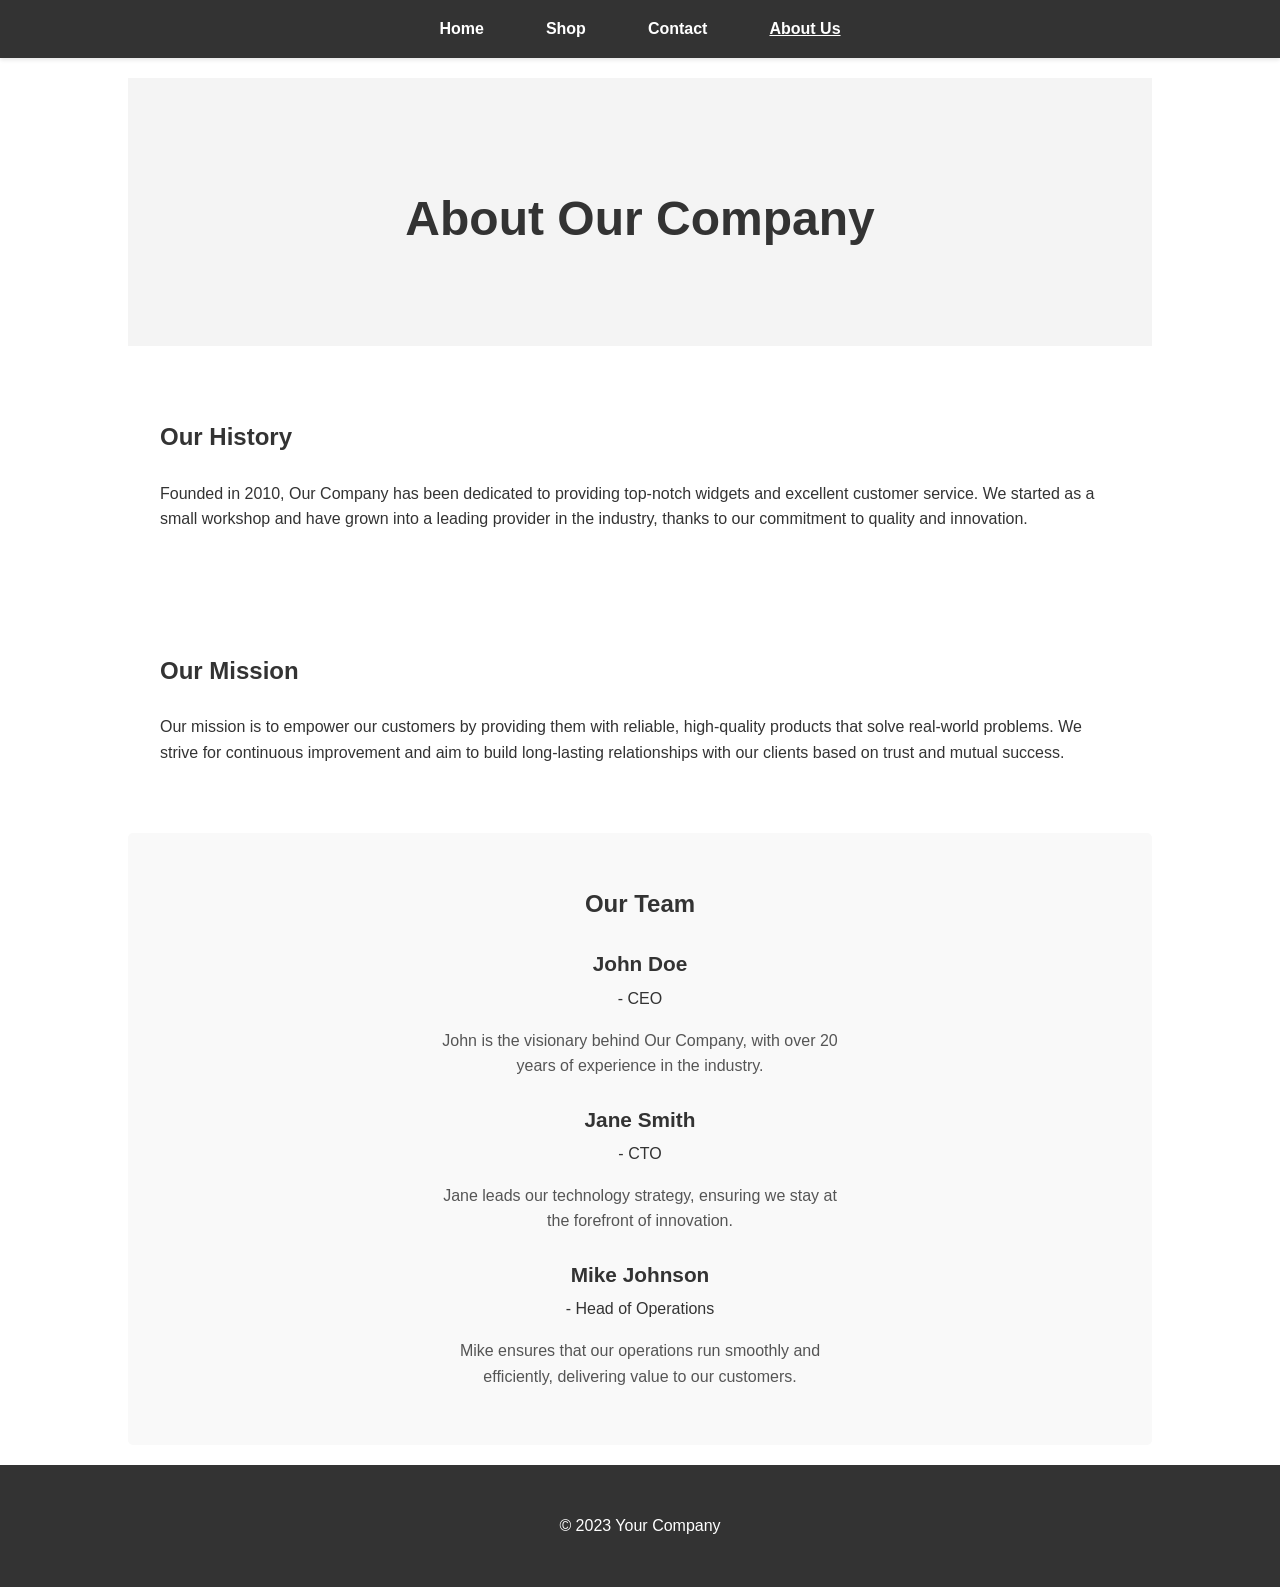
==== about.html @ a2df2d11 "Add Shop, Contact, and About Us pages and consolidate styles. This commit introduces the following: " ====
<!DOCTYPE html>
<html lang="en">
<head>
    <meta charset="UTF-8">
    <meta name="viewport" content="width=device-width, initial-scale=1.0">
    <title>About Us - My Website</title>
    <link rel="stylesheet" href="style.css">
</head>
<body>
    <nav>
        <ul>
            <li><a href="index.html">Home</a></li>
            <li><a href="shop.html">Shop</a></li>
            <li><a href="contact.html">Contact</a></li>
            <li><a href="about.html" class="active">About Us</a></li>
        </ul>
    </nav>

    <main>
        <section class="hero"> <!-- Re-using hero for consistent headline styling -->
            <h1>About Our Company</h1>
        </section>

        <section>
            <h2>Our History</h2>
            <p>Founded in 2010, Our Company has been dedicated to providing top-notch widgets and excellent customer service. We started as a small workshop and have grown into a leading provider in the industry, thanks to our commitment to quality and innovation.</p>
        </section>

        <section>
            <h2>Our Mission</h2>
            <p>Our mission is to empower our customers by providing them with reliable, high-quality products that solve real-world problems. We strive for continuous improvement and aim to build long-lasting relationships with our clients based on trust and mutual success.</p>
        </section>

        <section class="team-section">
            <h2>Our Team</h2>
            <div class="team-member">
                <p><b>John Doe</b> - CEO</p>
                <p>John is the visionary behind Our Company, with over 20 years of experience in the industry.</p>
            </div>
            <div class="team-member">
                <p><b>Jane Smith</b> - CTO</p>
                <p>Jane leads our technology strategy, ensuring we stay at the forefront of innovation.</p>
            </div>
            <div class="team-member">
                <p><b>Mike Johnson</b> - Head of Operations</p>
                <p>Mike ensures that our operations run smoothly and efficiently, delivering value to our customers.</p>
            </div>
        </section>
    </main>

    <footer>
        <p>&copy; 2023 Your Company</p>
    </footer>
</body>
</html>
---- style.css ----
/* Global / Basic Styling */
body {
    font-family: 'Arial', sans-serif;
    margin: 0;
    line-height: 1.6;
    color: #333;
}

/* Navigation Bar */
nav {
    background-color: #333;
    color: white;
    padding: 1em 0;
    box-shadow: 0 2px 4px rgba(0,0,0,0.1);
}

nav ul {
    list-style-type: none;
    padding: 0;
    margin: 0 auto;
    display: flex;
    justify-content: center;
    max-width: 960px;
}

nav ul li {
    margin: 0 15px;
}

nav ul li a {
    text-decoration: none;
    color: white;
    font-weight: bold;
    padding: 0.5em 1em;
    border-radius: 4px;
    transition: background-color 0.3s ease;
}

nav ul li a:hover {
    background-color: #555;
}

nav ul li a.active { /* Style for active nav link */
    font-weight: bold;
    text-decoration: underline;
    /* Example: Or use a different background or color if preferred */
    /* background-color: #007bff; */
    /* color: #fff; */
}

/* Hero Section (Used on multiple pages for main headlines) */
.hero {
    background-color: #f4f4f4;
    padding: 4em 2em;
    text-align: center;
}

.hero h1 {
    font-size: 3em;
    margin-bottom: 0.5em;
    color: #333;
}

.hero p { /* Specific to index.html hero */
    font-size: 1.2em;
    margin-bottom: 1.5em;
    color: #555;
}

.hero button { /* Specific to index.html hero button */
    padding: 0.8em 2em;
    background-color: #007bff;
    color: white;
    border: none;
    cursor: pointer;
    font-size: 1em;
    border-radius: 5px;
    transition: background-color 0.3s ease;
}

.hero button:hover { /* Specific to index.html hero button */
    background-color: #0056b3;
}

/* Generic Content Sections */
section { /* Basic styling for content sections */
    padding: 2em;
    margin: 20px auto;
    max-width: 960px;
}

section h2 { /* Styling for subheadings within sections */
    color: #333;
    margin-bottom: 1em;
}

/* Shop Page Specific Styles */
.products {
    display: flex;
    flex-wrap: wrap;
    justify-content: space-around;
    padding: 1em 0; /* Adjusted padding as section already has padding */
}

.product-item {
    border: 1px solid #ddd;
    border-radius: 5px;
    padding: 1em;
    margin: 1em;
    width: calc(33.333% - 2em); /* 3 items per row, accounts for margin */
    min-width: 250px; /* Minimum width before wrapping */
    box-shadow: 0 2px 5px rgba(0,0,0,0.1);
    text-align: center;
    background-color: #fff;
}

.product-item .img_placeholder { /* Renamed from product-item img_placeholder for clarity */
    width: 100%;
    max-width: 200px;
    height: 150px;
    background-color: #eee;
    text-align: center;
    line-height: 150px; /* Vertically center text if any */
    margin: 0 auto 1em auto; /* Center the placeholder */
    display: block; /* Ensure it behaves as a block for centering */
}

.product-item h3 {
    font-size: 1.5em;
    margin-bottom: 0.5em;
    color: #333;
}

.product-item p { /* Used for price */
    font-size: 1.2em;
    color: #555; /* Slightly lighter than h3 */
    margin-bottom: 1em;
}

.product-item button {
    padding: 0.5em 1.5em;
    background-color: #28a745; /* Green for "Add to Cart" */
    color: white;
    border: none;
    cursor: pointer;
    font-size: 1em;
    border-radius: 5px;
    transition: background-color 0.3s ease;
}

.product-item button:hover {
    background-color: #218838; /* Darker green on hover */
}

/* Contact Page Specific Styles */
.contact-form {
    max-width: 600px;
    margin: 0 auto 20px auto; /* section already has top/bottom margin */
    padding: 2em;
    border: 1px solid #ddd;
    border-radius: 5px;
    box-shadow: 0 2px 5px rgba(0,0,0,0.1);
    background-color: #fff;
}

.contact-form label {
    display: block;
    margin-bottom: 0.5em;
    font-weight: bold;
    color: #333;
}

.contact-form input[type="text"],
.contact-form input[type="email"],
.contact-form textarea {
    width: 100%;
    padding: 0.8em;
    margin-bottom: 1em;
    border: 1px solid #ccc;
    border-radius: 4px;
    box-sizing: border-box;
    font-family: inherit; /* Ensure form elements inherit body font */
    font-size: 1em;
}

.contact-form textarea {
    min-height: 150px;
    resize: vertical; /* Allow vertical resizing */
}

.contact-form button[type="submit"] {
    padding: 0.8em 2em;
    background-color: #007bff;
    color: white;
    border: none;
    cursor: pointer;
    font-size: 1em;
    border-radius: 5px;
    transition: background-color 0.3s ease;
}

.contact-form button[type="submit"]:hover {
    background-color: #0056b3;
}

.contact-info {
    text-align: center;
    margin-top: 0; /* section provides margin */
    padding: 1em 0; /* Adjusted padding */
}

.contact-info h2 { /* Already styled by generic section h2 */
    margin-bottom: 0.5em;
}

.contact-info p {
    font-size: 1.1em;
    line-height: 1.8;
    color: #555;
}

/* About Page Specific Styles */
.team-section {
    margin-top: 0; /* section provides margin */
    padding: 2em;
    background-color: #f9f9f9;
    border-radius: 5px;
}

.team-section h2 { /* Already styled by generic section h2, but can be overridden if needed */
    text-align: center;
    margin-bottom: 1em;
}

.team-member {
    text-align: center;
    margin-bottom: 1.5em; /* Increased margin for better separation */
}

.team-member b { /* For team member name */
    display: block;
    font-size: 1.3em; /* Slightly larger name */
    color: #333;
    margin-bottom: 0.25em;
}

.team-member p:last-child { /* For team member description */
    font-size: 1em;
    color: #555;
    max-width: 400px; /* Prevent description from being too wide */
    margin-left: auto;
    margin-right: auto;
}


/* Footer */
footer {
    background-color: #333;
    color: white;
    text-align: center;
    padding: 2em 0;
    /* position: relative; */ /* Removed as it wasn't strictly necessary for sticky footer and might cause issues */
    /* bottom: 0; */ /* Removed */
    width: 100%;
    margin-top: auto; /* Helps push footer down if content is short, works with flex body */
}

/* Utility for body to help push footer down if content is short */
/* This would require body to be display: flex; flex-direction: column; min-height: 100vh; */
/* For now, keeping it simple as it's not explicitly requested */
/* body { display: flex; flex-direction: column; min-height: 100vh; } */
/* main { flex-grow: 1; } */
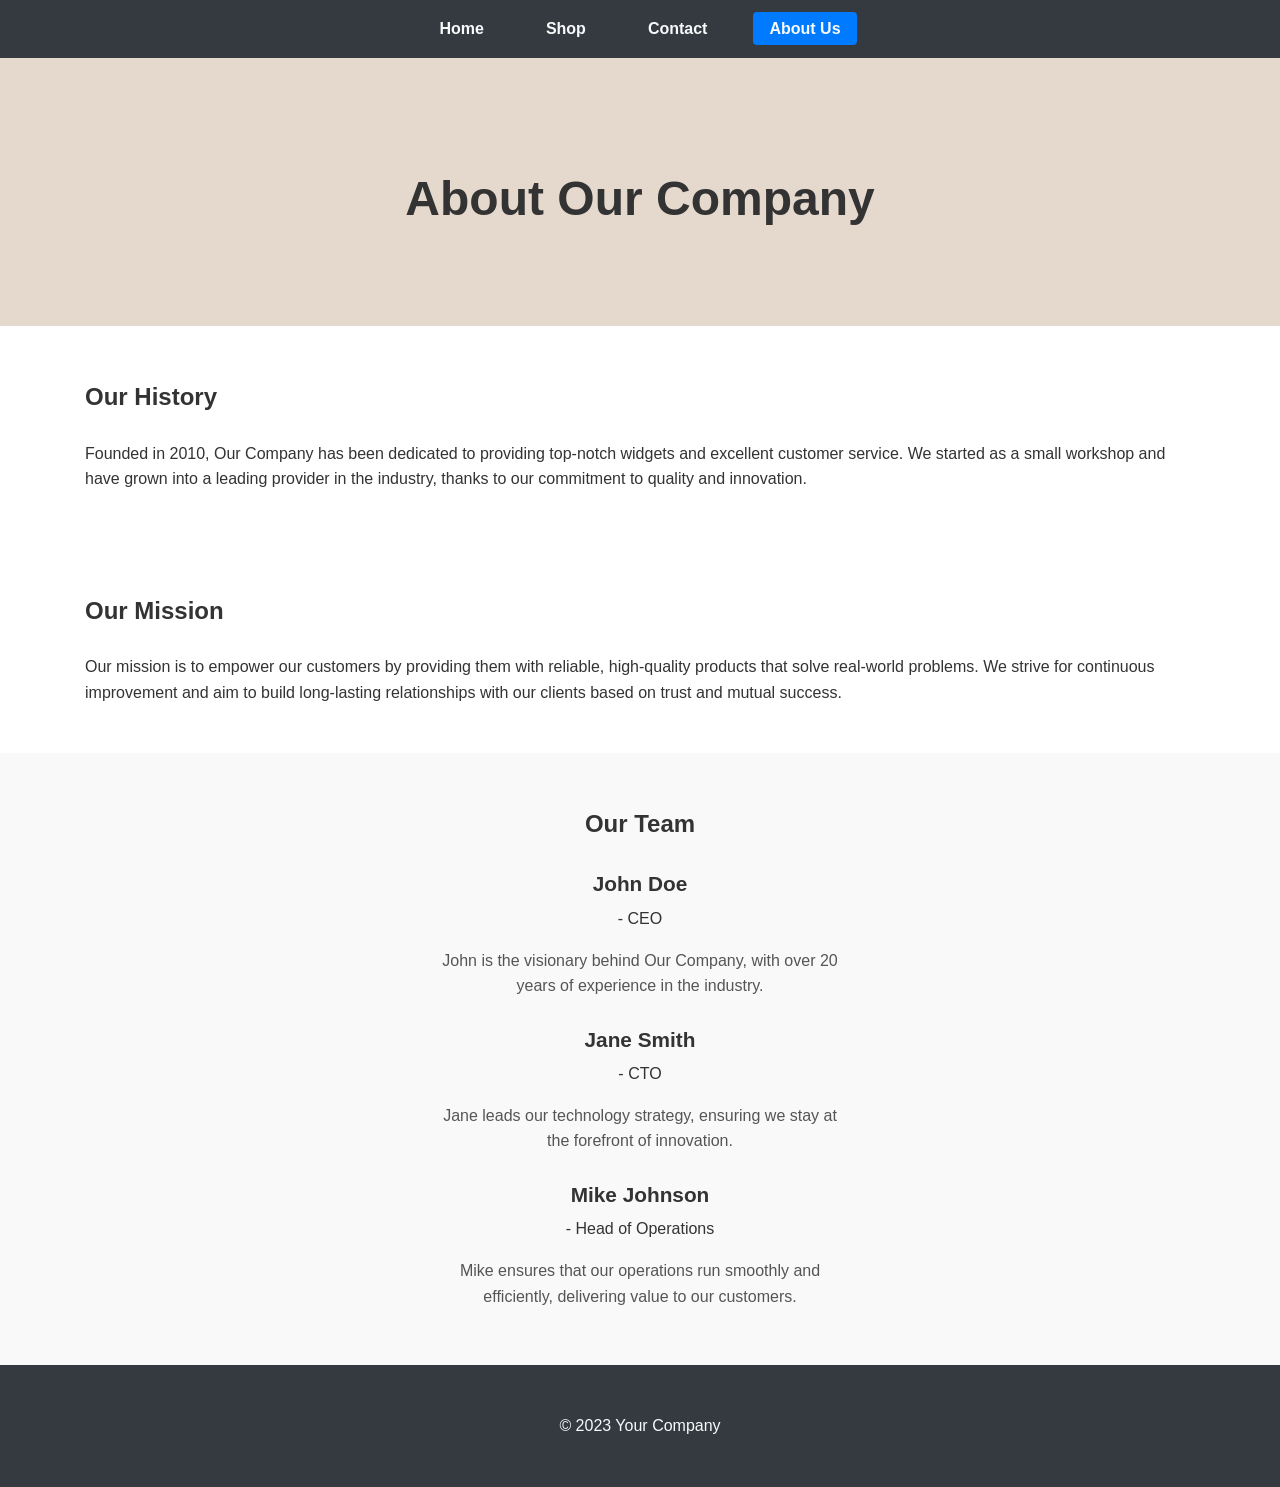
==== commit 035596fb: "Center content within full-width sections for improved readability. This commit introduces a `.conte" ====
--- a/about.html
+++ b/about.html
@@ -18,32 +18,40 @@
 
     <main>
         <section class="hero"> <!-- Re-using hero for consistent headline styling -->
-            <h1>About Our Company</h1>
+            <div class="content-wrapper">
+                <h1>About Our Company</h1>
+            </div>
         </section>
 
         <section>
-            <h2>Our History</h2>
-            <p>Founded in 2010, Our Company has been dedicated to providing top-notch widgets and excellent customer service. We started as a small workshop and have grown into a leading provider in the industry, thanks to our commitment to quality and innovation.</p>
+            <div class="content-wrapper">
+                <h2>Our History</h2>
+                <p>Founded in 2010, Our Company has been dedicated to providing top-notch widgets and excellent customer service. We started as a small workshop and have grown into a leading provider in the industry, thanks to our commitment to quality and innovation.</p>
+            </div>
         </section>
 
         <section>
-            <h2>Our Mission</h2>
-            <p>Our mission is to empower our customers by providing them with reliable, high-quality products that solve real-world problems. We strive for continuous improvement and aim to build long-lasting relationships with our clients based on trust and mutual success.</p>
+            <div class="content-wrapper">
+                <h2>Our Mission</h2>
+                <p>Our mission is to empower our customers by providing them with reliable, high-quality products that solve real-world problems. We strive for continuous improvement and aim to build long-lasting relationships with our clients based on trust and mutual success.</p>
+            </div>
         </section>
 
         <section class="team-section">
-            <h2>Our Team</h2>
-            <div class="team-member">
-                <p><b>John Doe</b> - CEO</p>
-                <p>John is the visionary behind Our Company, with over 20 years of experience in the industry.</p>
-            </div>
-            <div class="team-member">
-                <p><b>Jane Smith</b> - CTO</p>
-                <p>Jane leads our technology strategy, ensuring we stay at the forefront of innovation.</p>
-            </div>
-            <div class="team-member">
-                <p><b>Mike Johnson</b> - Head of Operations</p>
-                <p>Mike ensures that our operations run smoothly and efficiently, delivering value to our customers.</p>
+            <div class="content-wrapper">
+                <h2>Our Team</h2>
+                <div class="team-member">
+                    <p><b>John Doe</b> - CEO</p>
+                    <p>John is the visionary behind Our Company, with over 20 years of experience in the industry.</p>
+                </div>
+                <div class="team-member">
+                    <p><b>Jane Smith</b> - CTO</p>
+                    <p>Jane leads our technology strategy, ensuring we stay at the forefront of innovation.</p>
+                </div>
+                <div class="team-member">
+                    <p><b>Mike Johnson</b> - Head of Operations</p>
+                    <p>Mike ensures that our operations run smoothly and efficiently, delivering value to our customers.</p>
+                </div>
             </div>
         </section>
     </main>
--- a/style.css
+++ b/style.css
@@ -1,26 +1,76 @@
 /* Global / Basic Styling */
 body {
-    font-family: 'Arial', sans-serif;
+    font-family: 'Open Sans', 'Lato', sans-serif; /* Updated font */
     margin: 0;
     line-height: 1.6;
-    color: #333;
-}
+    background-color: #f4f4f4; /* Updated background color */
+    color: #333333; /* Updated default text color */
+}
+
+/* Headings */
+h1, h2, h3, h4, h5, h6 {
+    font-family: 'Montserrat', sans-serif; /* Updated heading font */
+    color: #333333; /* Ensure headings also use the dark gray, can be more specific if needed */
+}
+
+/* Utility Classes / Layout Helpers */
+.content-wrapper {
+    max-width: 1140px; /* A common width for content, can be adjusted */
+    margin-left: auto;
+    margin-right: auto;
+    padding-left: 15px; /* For spacing from the edges of this container */
+    padding-right: 15px; /* For spacing from the edges of this container */
+    width: 100%; /* Ensures it takes up available width up to max-width */
+    box-sizing: border-box; /* Includes padding and border in the element's total width and height */
+}
+
+/* Links */
+a {
+    color: #007bff; /* Primary/accent color for links */
+    text-decoration: none; /* Remove underline by default */
+}
+
+a:hover {
+    text-decoration: underline; /* Add underline on hover */
+}
+
+/* Buttons - General Styling */
+button,
+input[type="submit"], /* Apply to form submit buttons as well */
+.button-link /* Class for anchor tags styled as buttons */ {
+    background-color: #007bff; /* Primary/accent color */
+    color: #ffffff; /* White text */
+    padding: 10px 15px; /* Updated padding */
+    border: none; /* No border */
+    border-radius: 5px; /* Rounded corners */
+    cursor: pointer;
+    font-size: 1em; /* Consistent font size */
+    font-family: 'Open Sans', 'Lato', sans-serif; /* Match body font */
+    transition: background-color 0.3s ease;
+}
+
+button:hover,
+input[type="submit"]:hover,
+.button-link:hover {
+    background-color: #0056b3; /* Darker shade on hover */
+}
+
 
 /* Navigation Bar */
 nav {
-    background-color: #333;
-    color: white;
-    padding: 1em 0;
+    background-color: #343a40; /* Dark gray/charcoal background */
+    padding: 1em 0; /* Vertical padding, horizontal padding removed for full-width effect */
     box-shadow: 0 2px 4px rgba(0,0,0,0.1);
 }
 
+/* Navigation content remains centered */
 nav ul {
     list-style-type: none;
     padding: 0;
-    margin: 0 auto;
+    margin: 0 auto; /* This centers the ul within the full-width nav */
     display: flex;
     justify-content: center;
-    max-width: 960px;
+    max-width: 960px; /* Content within nav is constrained */
 }
 
 nav ul li {
@@ -29,187 +79,266 @@
 
 nav ul li a {
     text-decoration: none;
-    color: white;
+    color: #f8f9fa;
     font-weight: bold;
     padding: 0.5em 1em;
     border-radius: 4px;
-    transition: background-color 0.3s ease;
+    transition: background-color 0.3s ease, color 0.3s ease;
 }
 
 nav ul li a:hover {
     background-color: #555;
-}
-
-nav ul li a.active { /* Style for active nav link */
+    text-decoration: none;
+    color: #ffffff;
+}
+
+nav ul li a.active {
+    background-color: #007bff;
+    color: #f8f9fa;
     font-weight: bold;
-    text-decoration: underline;
-    /* Example: Or use a different background or color if preferred */
-    /* background-color: #007bff; */
-    /* color: #fff; */
-}
-
-/* Hero Section (Used on multiple pages for main headlines) */
-.hero {
-    background-color: #f4f4f4;
-    padding: 4em 2em;
-    text-align: center;
-}
-
+}
+
+/* Hero Section Styling */
+.hero { /* General class for hero sections on other pages if any */
+    background-color: #E5D9CE;
+    text-align: center; /* Default for other hero sections (shop, contact, about) */
+}
+
+/* Specific styling for the hero section on the homepage */
+#home-hero-section {
+    text-align: left; /* Override general .hero text-align: center */
+    padding-left: 4em;
+    padding-right: 2em;
+    padding-top: 5.2em;
+    padding-bottom: 5.2em;
+}
+
+#home-hero-section h1,
+#home-hero-section p {
+    text-align: left;
+}
+
+#home-hero-section .hero-buttons {
+    margin-top: 20px;
+    text-align: left;
+}
+
+/* General .hero h1 and .hero p styling */
 .hero h1 {
     font-size: 3em;
     margin-bottom: 0.5em;
-    color: #333;
-}
-
-.hero p { /* Specific to index.html hero */
+    color: #333333;
+}
+
+/* Center H1s in hero sections that are NOT the homepage hero (shop, contact, about) */
+/* This relies on .hero having text-align:center and .content-wrapper not overriding it for block children like h1 */
+/* Forcing H1 itself to be centered if it's a block: */
+.hero .content-wrapper h1 {
+    text-align: center;
+}
+/* Ensure #home-hero-section h1 remains left-aligned due to higher specificity */
+#home-hero-section h1 {
+    text-align: left;
+}
+
+
+.hero p { /* This applies to the <p> in #home-hero-section only, as other .hero sections don't have <p> */
     font-size: 1.2em;
     margin-bottom: 1.5em;
-    color: #555;
-}
-
-.hero button { /* Specific to index.html hero button */
-    padding: 0.8em 2em;
-    background-color: #007bff;
-    color: white;
-    border: none;
-    cursor: pointer;
+    color: #555555;
+}
+
+.hero-button {
+    padding: 12px 24px;
+    margin: 0 10px 0 0;
+    text-decoration: none;
+    display: inline-block;
+    border-radius: 5px;
+    font-weight: bold;
+    font-family: 'Open Sans', 'Lato', sans-serif;
     font-size: 1em;
-    border-radius: 5px;
-    transition: background-color 0.3s ease;
-}
-
-.hero button:hover { /* Specific to index.html hero button */
-    background-color: #0056b3;
-}
-
-/* Generic Content Sections */
-section { /* Basic styling for content sections */
-    padding: 2em;
-    margin: 20px auto;
-    max-width: 960px;
-}
-
-section h2 { /* Styling for subheadings within sections */
-    color: #333;
+    transition: background-color 0.3s ease, color 0.3s ease, border-color 0.3s ease;
+    border: 2px solid transparent;
+}
+
+#home-hero-section .hero-button:first-child {
+    margin-left: 0;
+}
+
+
+.hero-button.primary {
+    background-color: #915930;
+    color: #ffffff;
+    border-color: #915930;
+}
+
+.hero-button.primary:hover {
+    background-color: #7a4a27;
+    color: #ffffff;
+    border-color: #7a4a27;
+    text-decoration: none;
+}
+
+.hero-button.secondary {
+    background-color: #ffffff;
+    color: #915930;
+    border: 2px solid #915930;
+}
+
+.hero-button.secondary:hover {
+    background-color: #f8f9fa;
+    color: #7a4a27;
+    border-color: #7a4a27;
+    text-decoration: none;
+}
+
+
+/* Generic Content Sections - MODIFIED FOR FULL WIDTH & NO VERTICAL MARGINS */
+section {
+    padding-top: 2em;
+    padding-bottom: 2em;
+    padding-left: 0;
+    padding-right: 0;
+    margin-left: 0;
+    margin-right: 0;
+    margin-top: 0;
+    margin-bottom: 0;
+    max-width: none;
+    background-color: #ffffff;
+    border-radius: 0;
+    box-shadow: none;
+    width: 100%;
+    box-sizing: border-box;
+}
+
+section.hero {
+    padding-top: 4em;
+    padding-bottom: 4em;
+    padding-left: 0;
+    padding-right: 0;
+    margin-left: 0;
+    margin-right: 0;
+    margin-top: 0;
+    margin-bottom: 0;
+    max-width: none;
+    background-color: #E5D9CE;
+    box-shadow: none;
+    border-radius: 0;
+    width: 100%;
+    box-sizing: border-box;
+}
+
+
+section h2 {
     margin-bottom: 1em;
+    /* To center h2 within a .content-wrapper if needed:
+       .content-wrapper h2 { text-align: center; }
+       Or apply text-align:center to the specific .content-wrapper or section.
+    */
 }
 
 /* Shop Page Specific Styles */
 .products {
+    padding-top: 1em;
+    padding-bottom: 1em;
+    background-color: transparent;
+}
+
+/* Apply flex properties to the content-wrapper within .products section */
+.products .content-wrapper {
     display: flex;
     flex-wrap: wrap;
     justify-content: space-around;
-    padding: 1em 0; /* Adjusted padding as section already has padding */
+    /* padding-left and padding-right from .content-wrapper will provide edge spacing for the flex items */
 }
 
 .product-item {
-    border: 1px solid #ddd;
+    border: 1px solid #ced4da;
     border-radius: 5px;
-    padding: 1em;
-    margin: 1em;
-    width: calc(33.333% - 2em); /* 3 items per row, accounts for margin */
-    min-width: 250px; /* Minimum width before wrapping */
-    box-shadow: 0 2px 5px rgba(0,0,0,0.1);
-    text-align: center;
-    background-color: #fff;
-}
-
-.product-item .img_placeholder { /* Renamed from product-item img_placeholder for clarity */
+    padding: 1.5em;
+    margin: 1em; /* This margin is for items within the flex container */
+    width: calc(33.333% - 2em - 30px); /* Adjust width considering wrapper padding (15px*2=30px) and item margin */
+    min-width: 250px;
+    box-shadow: 0 2px 5px rgba(0,0,0,0.05);
+    text-align: center;
+    background-color: #ffffff;
+    box-sizing: border-box; /* Add box-sizing for more predictable width calculation */
+}
+
+
+.product-item .img_placeholder {
     width: 100%;
     max-width: 200px;
     height: 150px;
-    background-color: #eee;
-    text-align: center;
-    line-height: 150px; /* Vertically center text if any */
-    margin: 0 auto 1em auto; /* Center the placeholder */
-    display: block; /* Ensure it behaves as a block for centering */
+    background-color: #e9ecef;
+    text-align: center;
+    line-height: 150px;
+    margin: 0 auto 1em auto;
+    display: block;
+    border-radius: 4px;
 }
 
 .product-item h3 {
     font-size: 1.5em;
     margin-bottom: 0.5em;
-    color: #333;
-}
-
-.product-item p { /* Used for price */
+}
+
+.product-item p {
     font-size: 1.2em;
-    color: #555; /* Slightly lighter than h3 */
+    color: #007bff;
+    font-weight: bold;
     margin-bottom: 1em;
-}
-
-.product-item button {
-    padding: 0.5em 1.5em;
-    background-color: #28a745; /* Green for "Add to Cart" */
-    color: white;
-    border: none;
-    cursor: pointer;
-    font-size: 1em;
-    border-radius: 5px;
-    transition: background-color 0.3s ease;
-}
-
-.product-item button:hover {
-    background-color: #218838; /* Darker green on hover */
 }
 
 /* Contact Page Specific Styles */
 .contact-form {
+    /* section styles apply */
+}
+
+.contact-form form {
+    padding: 1em; /* Padding inside the form element, around fields */
     max-width: 600px;
-    margin: 0 auto 20px auto; /* section already has top/bottom margin */
-    padding: 2em;
-    border: 1px solid #ddd;
-    border-radius: 5px;
-    box-shadow: 0 2px 5px rgba(0,0,0,0.1);
-    background-color: #fff;
-}
+    margin: 0 auto; /* Center the form within the .content-wrapper */
+}
+
 
 .contact-form label {
     display: block;
     margin-bottom: 0.5em;
     font-weight: bold;
-    color: #333;
 }
 
 .contact-form input[type="text"],
 .contact-form input[type="email"],
 .contact-form textarea {
     width: 100%;
-    padding: 0.8em;
+    padding: 10px;
     margin-bottom: 1em;
-    border: 1px solid #ccc;
-    border-radius: 4px;
+    border: 1px solid #ced4da;
+    border-radius: 5px;
     box-sizing: border-box;
-    font-family: inherit; /* Ensure form elements inherit body font */
+    font-family: 'Open Sans', 'Lato', sans-serif;
     font-size: 1em;
+    background-color: #fff;
+    color: #333333;
+}
+
+.contact-form input[type="text"]::placeholder,
+.contact-form input[type="email"]::placeholder,
+.contact-form textarea::placeholder {
+    color: #6c757d;
 }
 
 .contact-form textarea {
     min-height: 150px;
-    resize: vertical; /* Allow vertical resizing */
-}
-
-.contact-form button[type="submit"] {
-    padding: 0.8em 2em;
-    background-color: #007bff;
-    color: white;
-    border: none;
-    cursor: pointer;
-    font-size: 1em;
-    border-radius: 5px;
-    transition: background-color 0.3s ease;
-}
-
-.contact-form button[type="submit"]:hover {
-    background-color: #0056b3;
+    resize: vertical;
 }
 
 .contact-info {
     text-align: center;
-    margin-top: 0; /* section provides margin */
-    padding: 1em 0; /* Adjusted padding */
-}
-
-.contact-info h2 { /* Already styled by generic section h2 */
+}
+
+.contact-info h2 {
     margin-bottom: 0.5em;
 }
 
@@ -221,33 +350,31 @@
 
 /* About Page Specific Styles */
 .team-section {
-    margin-top: 0; /* section provides margin */
-    padding: 2em;
     background-color: #f9f9f9;
-    border-radius: 5px;
-}
-
-.team-section h2 { /* Already styled by generic section h2, but can be overridden if needed */
-    text-align: center;
+    text-align: center;
+}
+
+.team-section h2 { /* This will be inside .content-wrapper */
+    text-align: center; /* Ensure it's centered if not by parent */
     margin-bottom: 1em;
 }
 
 .team-member {
     text-align: center;
-    margin-bottom: 1.5em; /* Increased margin for better separation */
-}
-
-.team-member b { /* For team member name */
+    margin-bottom: 1.5em;
+    /* display: inline-block; width: 30%; if a row layout was desired within content-wrapper */
+}
+
+.team-member b {
     display: block;
-    font-size: 1.3em; /* Slightly larger name */
-    color: #333;
+    font-size: 1.3em;
     margin-bottom: 0.25em;
 }
 
-.team-member p:last-child { /* For team member description */
+.team-member p:last-child {
     font-size: 1em;
     color: #555;
-    max-width: 400px; /* Prevent description from being too wide */
+    max-width: 400px;
     margin-left: auto;
     margin-right: auto;
 }
@@ -255,18 +382,19 @@
 
 /* Footer */
 footer {
-    background-color: #333;
-    color: white;
+    background-color: #343a40;
+    color: #f8f9fa;
     text-align: center;
     padding: 2em 0;
-    /* position: relative; */ /* Removed as it wasn't strictly necessary for sticky footer and might cause issues */
-    /* bottom: 0; */ /* Removed */
     width: 100%;
-    margin-top: auto; /* Helps push footer down if content is short, works with flex body */
-}
-
-/* Utility for body to help push footer down if content is short */
-/* This would require body to be display: flex; flex-direction: column; min-height: 100vh; */
-/* For now, keeping it simple as it's not explicitly requested */
-/* body { display: flex; flex-direction: column; min-height: 100vh; } */
-/* main { flex-grow: 1; } */
+    margin-top: auto;
+    box-sizing: border-box;
+}
+footer a {
+    color: #f8f9fa;
+    text-decoration: underline;
+}
+footer a:hover {
+    color: #007bff;
+    text-decoration: none;
+}
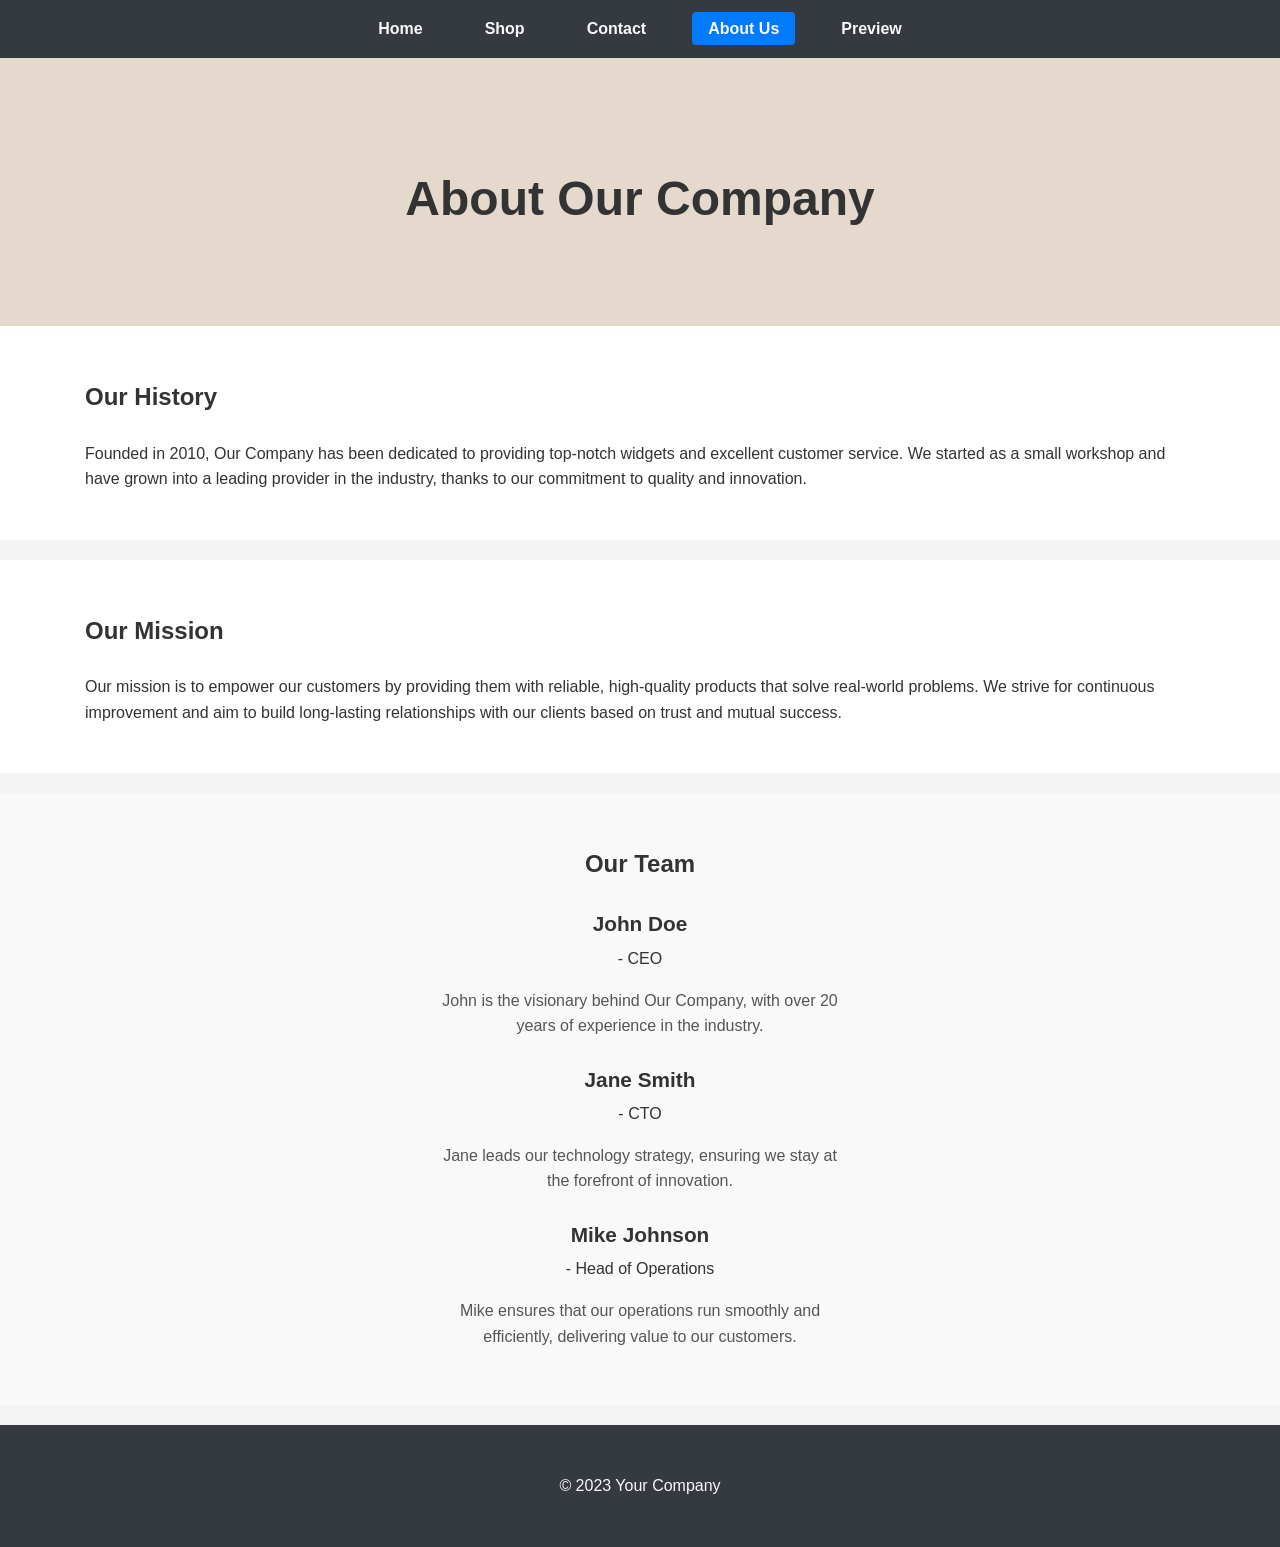
==== commit 629267c6: "feat: Implement Phase 1 of Furniture Preview This commit introduces the initial version of the furni" ====
--- a/about.html
+++ b/about.html
@@ -13,6 +13,7 @@
             <li><a href="shop.html">Shop</a></li>
             <li><a href="contact.html">Contact</a></li>
             <li><a href="about.html" class="active">About Us</a></li>
+            <li><a href="preview.html">Preview</a></li>
         </ul>
     </nav>
 
--- a/style.css
+++ b/style.css
@@ -123,6 +123,31 @@
     text-align: left;
 }
 
+/* Two-column layout for home hero section */
+#home-hero-section .hero-content-split {
+    display: flex;
+    align-items: center; /* Vertically align items if columns have different natural heights */
+    gap: 2em; /* Spacing between the two columns */
+}
+
+#home-hero-section .hero-image-column {
+    flex-basis: 40%;
+    /* max-width: 40%; If using flex-grow/shrink instead of basis */
+}
+
+#home-hero-section .hero-image-column img {
+    max-width: 100%;
+    height: auto;
+    display: block; /* Removes extra space below inline images */
+    border-radius: 8px; /* Optional: adds slightly rounded corners to the image */
+}
+
+#home-hero-section .hero-text-column {
+    flex-basis: 55%;
+    /* max-width: 55%; If using flex-grow/shrink instead of basis */
+}
+
+
 /* General .hero h1 and .hero p styling */
 .hero h1 {
     font-size: 3em;
@@ -131,13 +156,11 @@
 }
 
 /* Center H1s in hero sections that are NOT the homepage hero (shop, contact, about) */
-/* This relies on .hero having text-align:center and .content-wrapper not overriding it for block children like h1 */
-/* Forcing H1 itself to be centered if it's a block: */
 .hero .content-wrapper h1 {
     text-align: center;
 }
 /* Ensure #home-hero-section h1 remains left-aligned due to higher specificity */
-#home-hero-section h1 {
+#home-hero-section h1 { /* This rule already exists, confirming its precedence */
     text-align: left;
 }
 
@@ -231,10 +254,6 @@
 
 section h2 {
     margin-bottom: 1em;
-    /* To center h2 within a .content-wrapper if needed:
-       .content-wrapper h2 { text-align: center; }
-       Or apply text-align:center to the specific .content-wrapper or section.
-    */
 }
 
 /* Shop Page Specific Styles */
@@ -244,25 +263,23 @@
     background-color: transparent;
 }
 
-/* Apply flex properties to the content-wrapper within .products section */
 .products .content-wrapper {
     display: flex;
     flex-wrap: wrap;
     justify-content: space-around;
-    /* padding-left and padding-right from .content-wrapper will provide edge spacing for the flex items */
 }
 
 .product-item {
     border: 1px solid #ced4da;
     border-radius: 5px;
     padding: 1.5em;
-    margin: 1em; /* This margin is for items within the flex container */
-    width: calc(33.333% - 2em - 30px); /* Adjust width considering wrapper padding (15px*2=30px) and item margin */
+    margin: 1em;
+    width: calc(33.333% - 2em - 30px);
     min-width: 250px;
     box-shadow: 0 2px 5px rgba(0,0,0,0.05);
     text-align: center;
     background-color: #ffffff;
-    box-sizing: border-box; /* Add box-sizing for more predictable width calculation */
+    box-sizing: border-box;
 }
 
 
@@ -296,9 +313,9 @@
 }
 
 .contact-form form {
-    padding: 1em; /* Padding inside the form element, around fields */
+    padding: 1em;
     max-width: 600px;
-    margin: 0 auto; /* Center the form within the .content-wrapper */
+    margin: 0 auto;
 }
 
 
@@ -354,15 +371,14 @@
     text-align: center;
 }
 
-.team-section h2 { /* This will be inside .content-wrapper */
-    text-align: center; /* Ensure it's centered if not by parent */
+.team-section h2 {
+    text-align: center;
     margin-bottom: 1em;
 }
 
 .team-member {
     text-align: center;
     margin-bottom: 1.5em;
-    /* display: inline-block; width: 30%; if a row layout was desired within content-wrapper */
 }
 
 .team-member b {
@@ -398,3 +414,93 @@
     color: #007bff;
     text-decoration: none;
 }
+
+/* Responsive adjustments for home hero section */
+@media (max-width: 768px) {
+    #home-hero-section .hero-content-split {
+        flex-direction: column;
+        gap: 1.5em; /* Adjust gap for stacked layout */
+    }
+
+    #home-hero-section .hero-image-column,
+    #home-hero-section .hero-text-column {
+        flex-basis: 100%; /* Each column takes full width when stacked */
+        width: 100%; /* Explicit width for stacking */
+    }
+
+    #home-hero-section {
+        padding-left: 1.5em; /* Adjust overall section padding for mobile */
+        padding-right: 1.5em;
+        padding-top: 3em;    /* Slightly reduce vertical padding for mobile */
+        padding-bottom: 3em; /* Slightly reduce vertical padding for mobile */
+    }
+
+    /* Keep text and buttons left-aligned in the text column even when stacked, as per current design.
+       If centering was desired:
+    #home-hero-section .hero-text-column {
+        text-align: center;
+    }
+    #home-hero-section .hero-buttons {
+        text-align: center;
+    }
+    #home-hero-section .hero-button:first-child {
+        margin-left: 10px; // Re-add margin if buttons are centered
+    }
+    */
+}
+
+/* Preview Page Specific Styles */
+
+/* Style the file input button */
+#imageLoader {
+    padding: 10px;
+    margin-bottom: 20px;
+    border: 1px solid #ccc;
+    border-radius: 4px;
+    display: block; /* Make it block to control width/margin if needed */
+}
+
+/* Canvas Styling */
+#imageCanvas {
+    display: block; /* Allows margin auto to work for centering */
+    margin-left: auto;
+    margin-right: auto;
+    background-color: #f0f0f0; /* Light background for empty canvas */
+    max-width: 100%; /* Ensure it's responsive */
+    /* Height is set by JS, border is inline for now */
+}
+
+/* Color Selector Styling */
+#colorSelector {
+    padding: 10px;
+    margin-top: 10px;
+    text-align: center; /* Center the swatches */
+    background-color: #f9f9f9;
+    border-radius: 4px;
+    border: 1px solid #eee;
+}
+
+#colorSelector p { /* Style for the placeholder text if no JS/swatches yet */
+    color: #777;
+}
+
+/* Individual color swatch styling is done via JS,
+   but we can add a general style for any future static elements if needed */
+#colorSelector .swatch-container { /* Example if we wrap swatches */
+    display: inline-block;
+    margin: 5px;
+}
+
+/* Ensure sections on preview page use content-wrapper correctly for alignment */
+/* The HTML structure already uses <section><div class="content-wrapper">,
+   so existing .content-wrapper styles should apply.
+   We can add specific margin/padding to sections on this page if needed. */
+
+/* Example: Add some bottom margin to sections on preview page for spacing */
+body > main > section { /* Targeting direct children sections of main */
+    margin-bottom: 20px;
+}
+
+/* Hero section styling for preview.html (if different from others) */
+/* For now, it uses the generic .hero and .content-wrapper h1 styles */
+/* If specific styling for preview page hero is needed, it can be added here */
